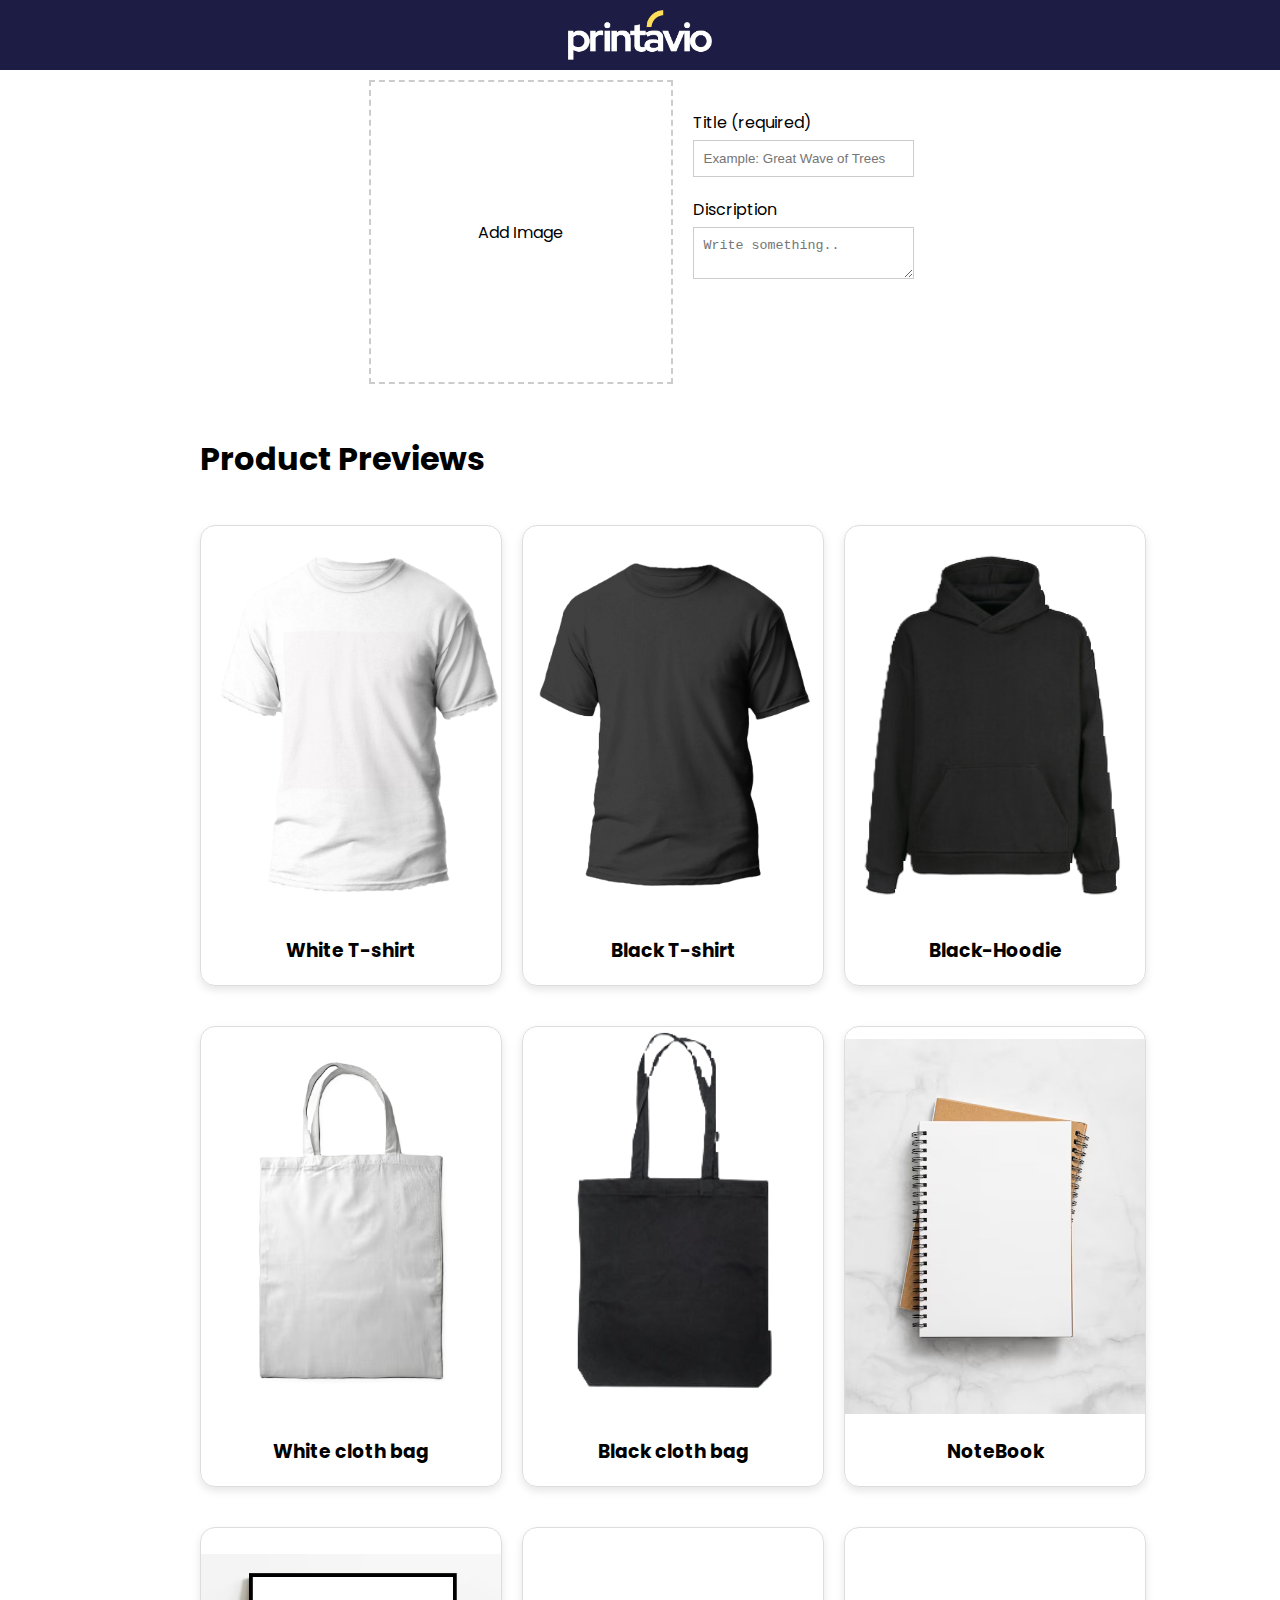
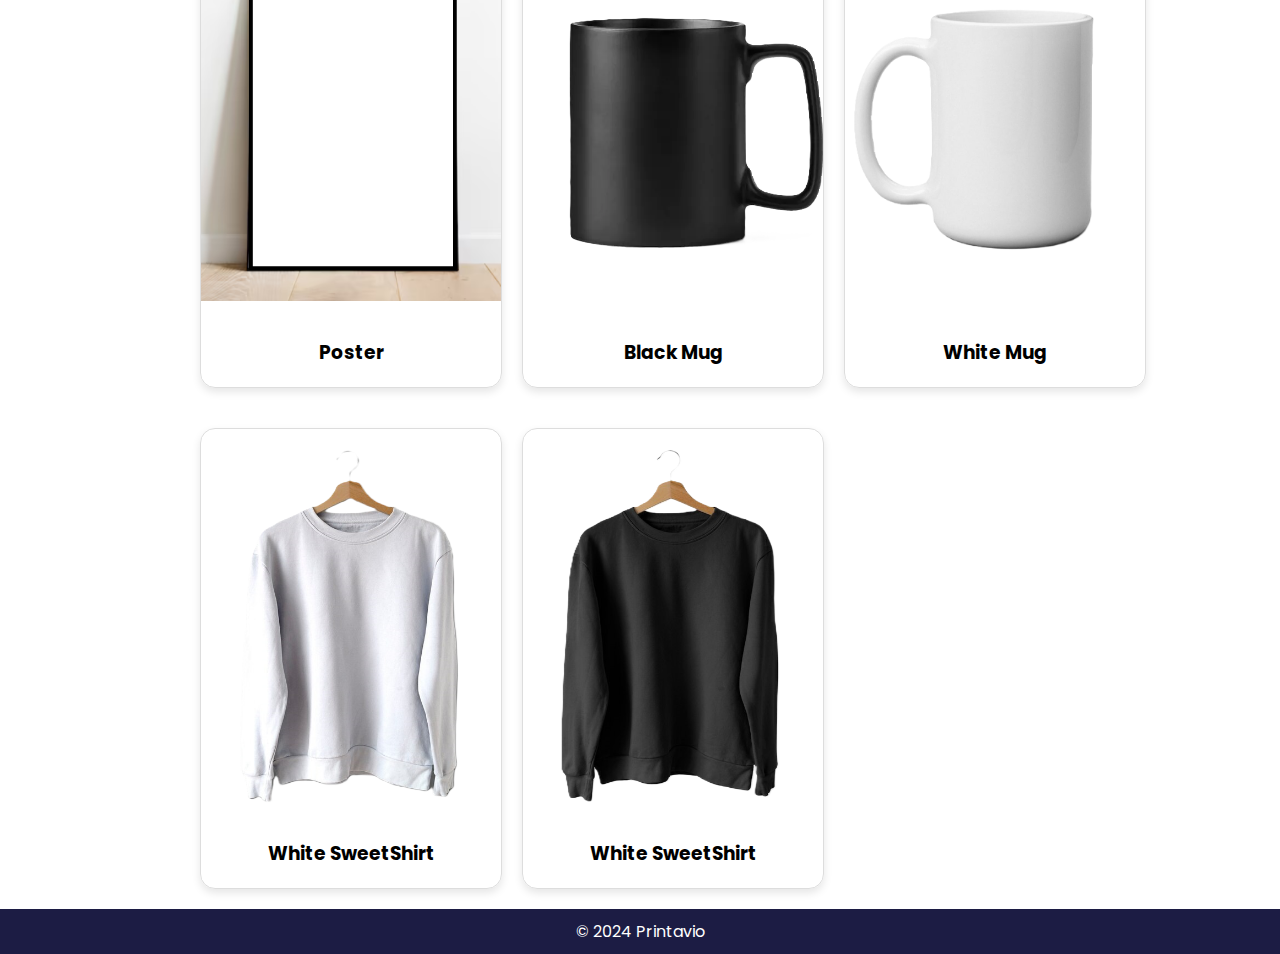
==== index.html @ 7139818f "Update index.html" ====
<!DOCTYPE html>
<html lang="en">
<head>
    <meta charset="UTF-8">
    <meta name="viewport" content="width=device-width, initial-scale=1.0">
    <title>Add Design </title>
    <link rel="stylesheet" href="styles.css">
</head>
<body>
    <header>
        <img src="img/logo.png" class="header-logo">
    </header>
<section class="content">
    <div class="infoBox">
        <div class="upload-container" onclick="document.getElementById('fileUpload').click();">
            <div class="upload-instructions">Add Image</div>
            <img id="imagePreview" src="#" alt="Image preview" />
            <input type="file" id="fileUpload" accept="image/*" onchange="previewImage();" />
        </div>
        <div class="uploadInfo">
            <label for="title">Title (required)</label>
            <input type="text" id="title" placeholder="Example: Great Wave of Trees">
            <label for="title">Discription</label>
            <textarea type="text" id="title" placeholder="Write something.." rows="2"></textarea>
        </div>
    </div>

    <h1>Product Previews</h1>
    
    <div class="product-container">
        <!-- Product 1 -->
        <div class="product">
            <div class="product-image-wrapper">
                <div class="shirt-container-white" id="shirtContainer">
                    <div class="mask">
                        <div class="image-overlay" id="imageOverlay"></div>
                    </div>
                </div>
            </div>
            <h3 class="product-title">White T-shirt</h3>
            <div class="product-action">
            </div>
        </div>

        <div class="product">
            <div class="product-image-wrapper">
                <div class="shirt-container-black" id="shirtContainer">
                    <div class="mask">
                        <div class="image-overlay" id="imageOverlay"></div>
                    </div>
                </div>
            </div>
            <h3 class="product-title">Black T-shirt</h3>
            <div class="product-action">
            </div>
        </div>

        <div class="product">
            <div class="product-image-wrapper">
                <div class="hoodie-container" id="shirtContainer">
                    <div class="mask">
                        <div class="image-overlay" id="imageOverlay"></div>
                    </div>
                </div>
            </div>
            <h3 class="product-title">Black-Hoodie</h3>
            <div class="product-action">
            </div>
        </div>

        <div class="product">
            <div class="product-image-wrapper">
                <div class="clothbag-container-white" id="shirtContainer">
                    <div class="mask">
                        <div class="image-overlay" id="imageOverlay"></div>
                    </div>
                </div>
            </div>
            <h3 class="product-title">White cloth bag</h3>
            <div class="product-action">
            </div>
        </div>

        <div class="product">
            <div class="product-image-wrapper">
                <div class="clothbag-container-black" id="shirtContainer">
                    <div class="maskB">
                        <div class="image-overlayB" id="imageOverlay"></div>
                    </div>
                </div>
            </div>
            <h3 class="product-title">Black cloth bag</h3>
            <div class="product-action">
            </div>
        </div>

        <div class="product">
            <div class="product-image-wrapper">
                <div class="notebook-container" id="shirtContainer">
                    <div class="mask">
                        <div class="image-overlay" id="imageOverlay"></div>
                    </div>
                </div>
            </div>
            <h3 class="product-title">NoteBook</h3>
            <div class="product-action">
            </div>
        </div>

        <div class="product">
            <div class="product-image-wrapper">
                <div class="poster-container" id="shirtContainer">
                    <div class="mask">
                        <div class="image-overlay" id="imageOverlay"></div>
                    </div>
                </div>
            </div>
            <h3 class="product-title">Poster</h3>
            <div class="product-action">
            </div>
        </div>

        <div class="product">
            <div class="product-image-wrapper">
                <div class="mug-container-black" id="shirtContainer">
                    <div class="mask">
                        <div class="image-overlay" id="imageOverlay"></div>
                    </div>
                </div>
            </div>
            <h3 class="product-title">Black Mug</h3>
            <div class="product-action">
            </div>
        </div>

        <div class="product">
            <div class="product-image-wrapper">
                <div class="mug-container-white" id="shirtContainer">
                    <div class="mask">
                        <div class="image-overlay" id="imageOverlay"></div>
                    </div>
                </div>
            </div>
            <h3 class="product-title">White Mug</h3>
            <div class="product-action">
            </div>
        </div>

        <div class="product">
            <div class="product-image-wrapper">
                <div class="sweetshirt-container-white" id="shirtContainer">
                    <div class="mask">
                        <div class="image-overlay" id="imageOverlay"></div>
                    </div>
                </div>
            </div>
            <h3 class="product-title">White SweetShirt</h3>
            <div class="product-action">
            </div>
        </div>

        <div class="product">
            <div class="product-image-wrapper">
                <div class="sweetshirt-container-black" id="shirtContainer">
                    <div class="mask">
                        <div class="image-overlay" id="imageOverlay"></div>
                    </div>
                </div>
            </div>
            <h3 class="product-title">White SweetShirt</h3>
            <div class="product-action">
            </div>
        </div>
    </div>
</section>
<footer>
    © 2024 Printavio
</footer>
</body>
</html>
<script src="script.js"></script>
    <script>
        function previewImage() {
            var file = document.getElementById('fileUpload').files[0];
            var reader = new FileReader();
            reader.onloadend = function() {
                document.getElementById('imagePreview').style.display = 'block';
                document.getElementById('imagePreview').src = reader.result;
                document.querySelector('.upload-instructions').style.display = 'none';
            }
            if (file) {
                reader.readAsDataURL(file);
            } else {
                document.getElementById('imagePreview').style.display = 'none';
                document.querySelector('.upload-instructions').style.display = 'block';
            }
        }
    </script>
---- styles.css ----
@import url('https://fonts.googleapis.com/css2?family=Poppins:ital,wght@0,100;0,200;0,300;0,400;0,500;0,600;0,700;0,800;0,900;1,100;1,200;1,300;1,400;1,500;1,600;1,700;1,800;1,900&display=swap');


body {
    margin: 0;
    font-family: "Poppins", sans-serif;
}
body, html {
    margin: 0;
    padding: 0;
    height: 100%; /* Full height */
    display: flex;
    flex-direction: column; /* Stack elements vertically */
}

header {
    background-color: #1c1c44;
    color: #fff;
    padding: 10px 0;
    text-align: center;
    font-size: 24px;
}

.header-logo {
    height: 50px; /* Example height, you can set your own */
    width: auto; /* Maintain aspect ratio */
    display: block; /* To center the logo if needed */
    margin-left: auto; /* With 'display: block' and 'margin-right: auto', the logo will be centered */
    margin-right: auto;
}

footer {
    background-color: #1c1c44;
    color: #fff;
    padding: 10px 0;
    text-align: center;
    position: relative;
    bottom: 0;
    width: 100%;
}
.content{
    display: flex;
    flex-direction: column;
    padding: 0 200px;
}
.infoBox{
    padding: 10px;
    display: flex;
    flex-direction: row;
    justify-content: center;
}
.uploadInfo{
    padding: 20px;
}
label {
    display: block;
    margin: 10px 0 5px;
}

input[type='text'], textarea {
    width: 100%;
    padding: 10px;
    margin-bottom: 10px;
    border: 1px solid #ccc;
}


.upload-container {
    border: dashed 2px #ccc;
    position: relative;
    width: 300px;
    height: 300px;
    display: flex;
    align-items: center;
    justify-content: center;
    margin-bottom: 20px;
}

.upload-container:hover {
    background-color: #f8f8f8;
    cursor: pointer;
}

.upload-container input[type="file"] {
    position: absolute;
    width: 100%;
    height: 100%;
    top: 0;
    left: 0;
    opacity: 0;
    cursor: pointer;
}

.upload-container img {
    max-width: 100%;
    max-height: 100%;
    display: none; /* Hide until an image is uploaded */
}

.upload-instructions {
    text-align: center;
    pointer-events: none; /* Allows click through the text */
}

.shirt-container-white{
    position: relative;
    width: 300px;
    height: 400px;
    background: url('img/shirt\(white\).png') no-repeat center center; /* Replace 'shirt.png' with the path to your shirt image */
    background-size: contain;
    display: flex;
    justify-content: center;
    align-items: center;
}
.shirt-container-black{
    position: relative;
    width: 300px;
    height: 400px;
    background: url('img/shirt\(black\).png') no-repeat center center; /* Replace 'shirt.png' with the path to your shirt image */
    background-size: contain;
    display: flex;
    justify-content: center;
    align-items: center;
}
.hoodie-container{
    position: relative;
    width: 300px;
    height: 400px;
    background: url('img/blackhoodie.png') no-repeat center center; /* Replace 'shirt.png' with the path to your shirt image */
    background-size: contain;
    display: flex;
    justify-content: center;
    align-items: center;
}
.clothbag-container-white{
    position: relative;
    width: 300px;
    height: 400px;
    background: url('img/clothbag\(white\).png') no-repeat center center; /* Replace 'shirt.png' with the path to your shirt image */
    background-size: contain;
    display: flex;
    justify-content: center;
    align-items: center;
}
.clothbag-container-black{
    position: relative;
    width: 300px;
    height: 400px;
    background: url('img/clothbag\(black\).png') no-repeat center center; /* Replace 'shirt.png' with the path to your shirt image */
    background-size: contain;
    display: flex;
    justify-content: center;
    align-items: center;
}
.notebook-container{
    position: relative;
    width: 300px;
    height: 400px;
    background: url('img/notebook.jpg') no-repeat center center; /* Replace 'shirt.png' with the path to your shirt image */
    background-size: contain;
    display: flex;
    justify-content: center;
    align-items: center;
}
.poster-container{
    position: relative;
    width: 300px;
    height: 400px;
    background: url('img/poster.png') no-repeat center center; /* Replace 'shirt.png' with the path to your shirt image */
    background-size: contain;
    display: flex;
    justify-content: center;
    align-items: center;
}
.mug-container-black{
    position: relative;
    width: 300px;
    height: 400px;
    background: url('img/black\(mug\).png') no-repeat center center; /* Replace 'shirt.png' with the path to your shirt image */
    background-size: contain;
    display: flex;
    justify-content: center;
    align-items: center;
}
.mug-container-white{
    position: relative;
    width: 300px;
    height: 400px;
    background: url('img/white\(mug\).png') no-repeat center center; /* Replace 'shirt.png' with the path to your shirt image */
    background-size: contain;
    display: flex;
    justify-content: center;
    align-items: center;
}
.sweetshirt-container-white{
    position: relative;
    width: 300px;
    height: 400px;
    background: url('img//sweetshirt\(white\).png') no-repeat center center; /* Replace 'shirt.png' with the path to your shirt image */
    background-size: contain;
    display: flex;
    justify-content: center;
    align-items: center;
}
.sweetshirt-container-black{
    position: relative;
    width: 300px;
    height: 400px;
    background: url('img/sweetshirt\(black\).png') no-repeat center center; /* Replace 'shirt.png' with the path to your shirt image */
    background-size: contain;
    display: flex;
    justify-content: center;
    align-items: center;
}
.mask {
    position: absolute;
    width: 100px; /* Width of the visible area */
    height: 100px; /* Height of the visible area */
    overflow: hidden;
}
.maskB {
    position: absolute;
    width: 100px; /* Width of the visible area */
    height: 100px; /* Height of the visible area */
    overflow: hidden;
    top: 175px;
}

.image-overlay {
    width: 100%; /* Width of the overlay */
    height: 100%; /* Height of the overlay */
    position: absolute;
    background-size: contain; /* Use 'cover' to fill the area */
    background-repeat: no-repeat;
    background-position: center;
}
.image-overlayB {
    width: 100%; /* Width of the overlay */
    height: 100%; /* Height of the overlay */
    position: absolute;
    background-size: contain; /* Use 'cover' to fill the area */
    background-repeat: no-repeat;
    background-position: center;
}

.product-container {
    display: grid;
    grid-template-columns: repeat(3, 1fr); /* Three columns */
    gap: 20px; /* Space between items */
    margin-top: 20px;
    flex: 1;
}

.product {
    border: 1px solid #ddd;
    box-shadow: 0 4px 8px rgba(0, 0, 0, 0.1); /* Box shadow */
    text-align: center;
    margin-bottom: 20px; /* Margin at the bottom */
    transition: box-shadow 0.3s ease-in-out;
    border-radius: 15px;
}
.product:hover {
    box-shadow: 0 6px 12px rgba(0, 0, 0, 0.15); /* Slightly larger shadow for hover effect */
}
.product-image-wrapper{
    display: flex;
    justify-content: center;
}
.product img {
    width: 100%;
    display: block;
    max-height: 200px;
    object-fit: contain;
}

.product-title {
    margin: 10px 0;
}

.product-action {
    display: flex;
    justify-content: center;
    padding: 0 10px 10px;
}

 .disabled {
    border: none;
    padding: 5px 10px;
    cursor: pointer;
}

.product-action button {
    width: 100px;
    border-radius: 20px;
    background-color: #fff;
    border: 2px solid #1c1c44;
    color: #1c1c44;
    text-align: center;
    text-decoration: none;
    cursor: pointer;
    font-size: 16px;
    transition: background-color 0.3s, color 0.3s;
    padding-top: 0px;
  }
  .product-action button:hover {
    background-color: #1c1c44;
    color: #fff;
  }

  .edit-controls {
    position: fixed;
    bottom: 0;
    left: 0;
    background: white;
    border: 1px solid #ddd;
    padding: 10px;
    /* ... */
}

/* Style to show the draggable feature */
.draggable {
    cursor: move;
}
.disabled {
    background-color: #ddd;
}

.new-tag {
    position: absolute;
    background-color: #ff0;
    padding: 2px 5px;
    font-size: 0.8em;
    top: 5px;
    right: 5px;
}

.product[data-new="true"] .product-image-wrapper {
    position: relative;
}

.product[data-new="true"] .new-tag {
    display: block;
}

.new-tag {
    display: none;
}

/* Media query for smaller screens */
@media (max-width: 980px) {
    .product-container {
        grid-template-columns: 1fr; /* Two columns */
    }
    .content{
        padding: 20px;
    }
}

@media (max-width: 640px) {
    .product-container {
        grid-template-columns: 1fr; /* One column */
    }
    .content{
        padding: 20px;
    }
}
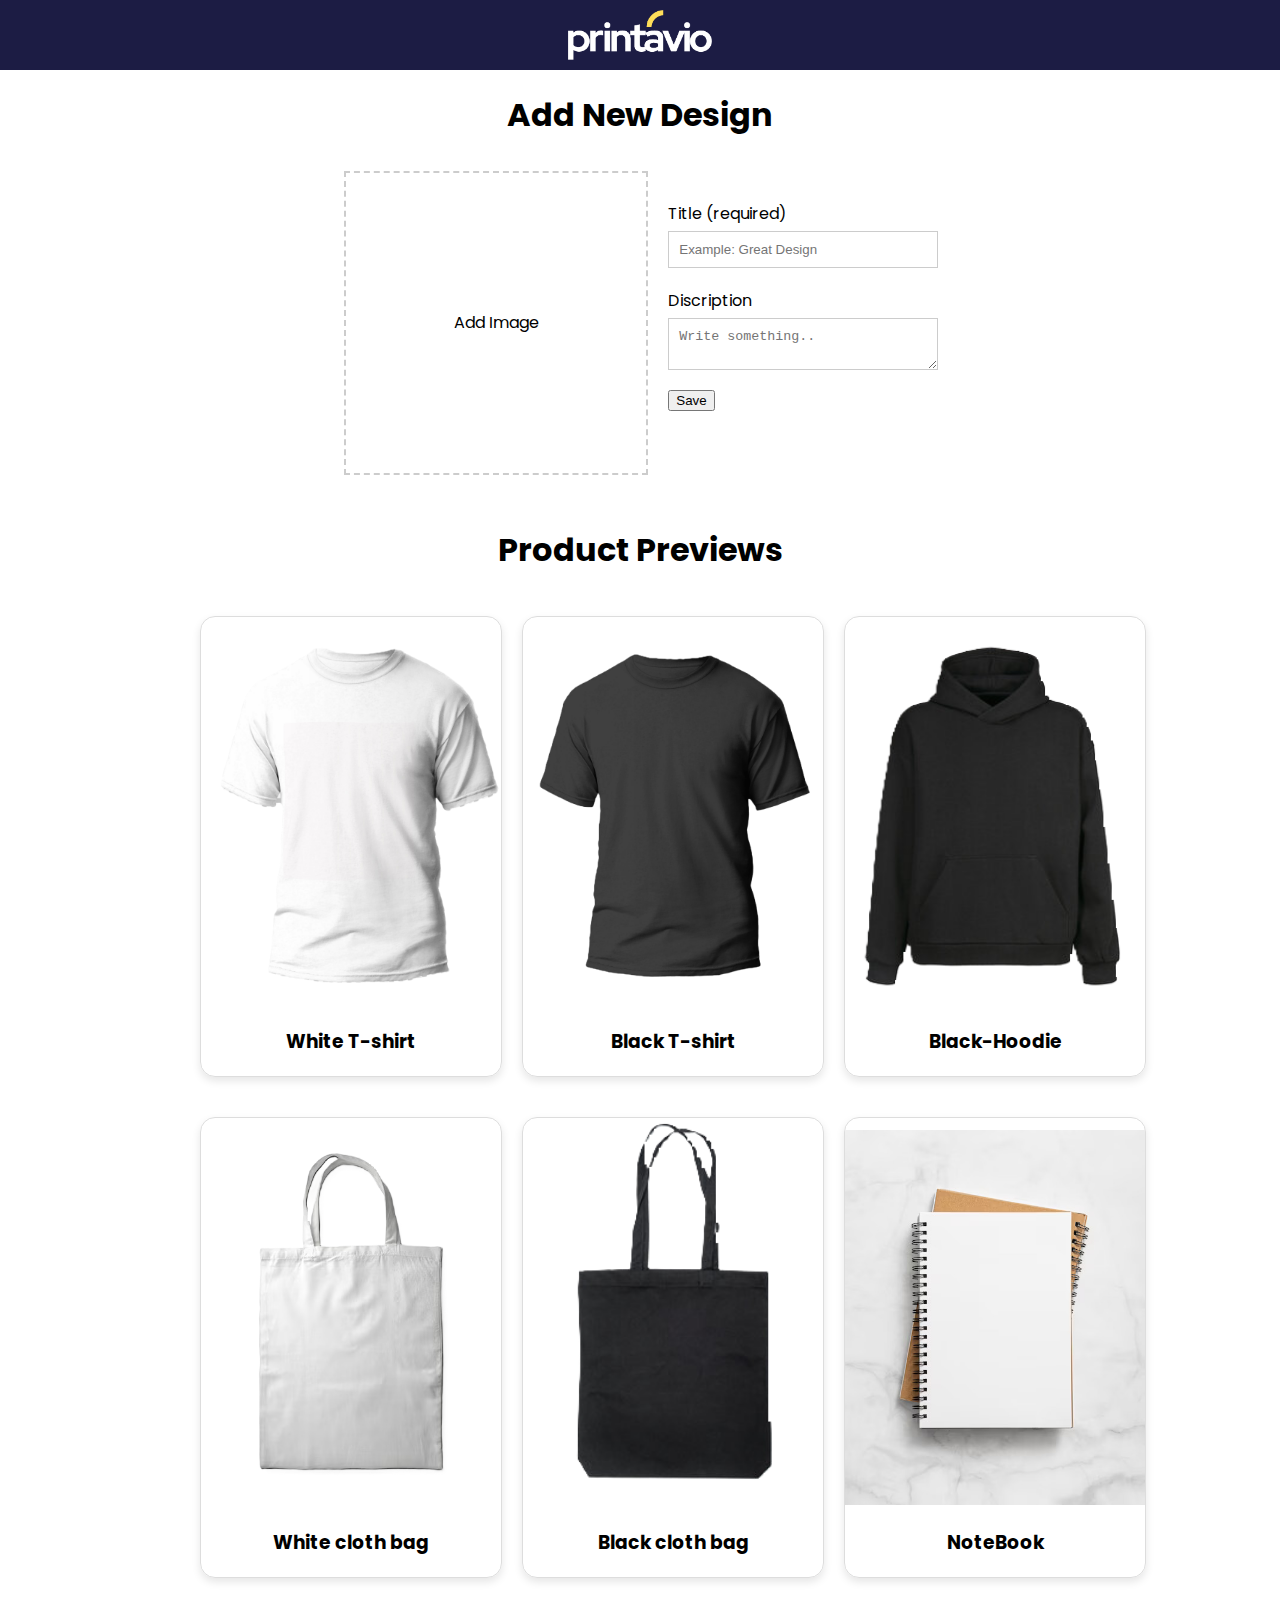
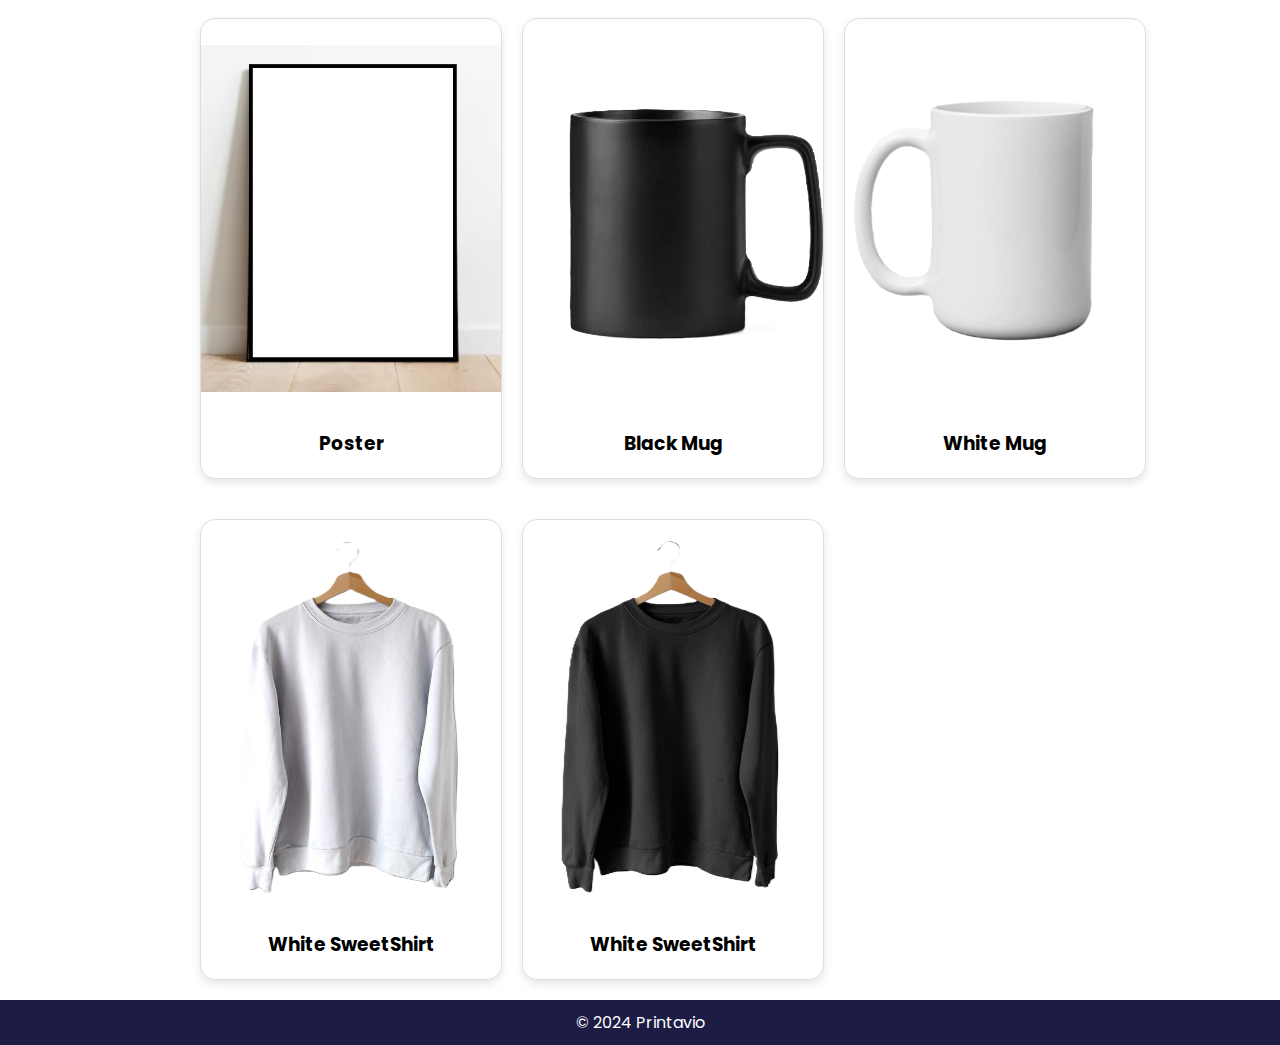
==== commit 7c85bde4: "Add files via upload" ====
--- a/index.html
+++ b/index.html
@@ -11,6 +11,7 @@
         <img src="img/logo.png" class="header-logo">
     </header>
 <section class="content">
+    <h1 style="text-align: center;">Add New Design</h1>
     <div class="infoBox">
         <div class="upload-container" onclick="document.getElementById('fileUpload').click();">
             <div class="upload-instructions">Add Image</div>
@@ -19,13 +20,14 @@
         </div>
         <div class="uploadInfo">
             <label for="title">Title (required)</label>
-            <input type="text" id="title" placeholder="Example: Great Wave of Trees">
+            <input type="text" id="title" placeholder="Example: Great Design">
             <label for="title">Discription</label>
             <textarea type="text" id="title" placeholder="Write something.." rows="2"></textarea>
+            <button>Save</button>
         </div>
     </div>
 
-    <h1>Product Previews</h1>
+    <h1 style="text-align: center;">Product Previews</h1>
     
     <div class="product-container">
         <!-- Product 1 -->
@@ -176,23 +178,6 @@
 <footer>
     © 2024 Printavio
 </footer>
+<script src="script.js"></script>
 </body>
 </html>
-<script src="script.js"></script>
-    <script>
-        function previewImage() {
-            var file = document.getElementById('fileUpload').files[0];
-            var reader = new FileReader();
-            reader.onloadend = function() {
-                document.getElementById('imagePreview').style.display = 'block';
-                document.getElementById('imagePreview').src = reader.result;
-                document.querySelector('.upload-instructions').style.display = 'none';
-            }
-            if (file) {
-                reader.readAsDataURL(file);
-            } else {
-                document.getElementById('imagePreview').style.display = 'none';
-                document.querySelector('.upload-instructions').style.display = 'block';
-            }
-        }
-    </script>
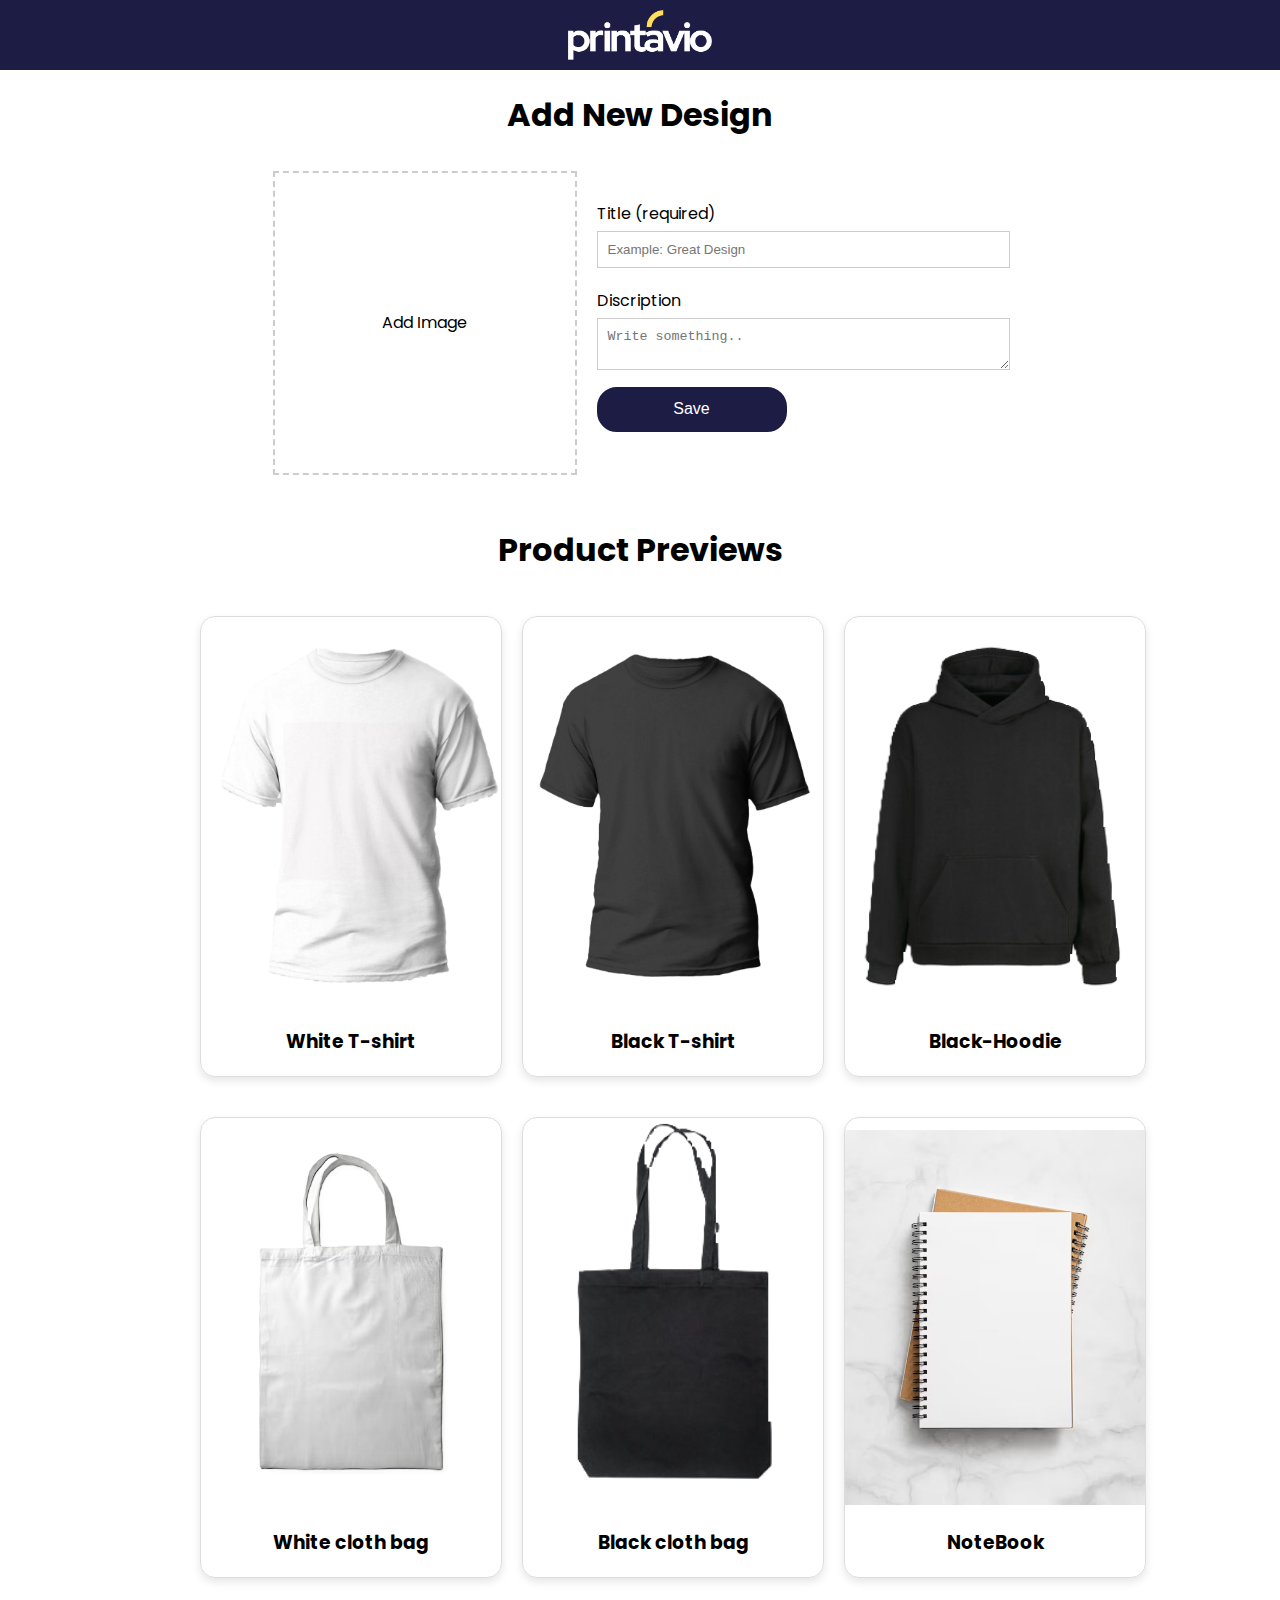
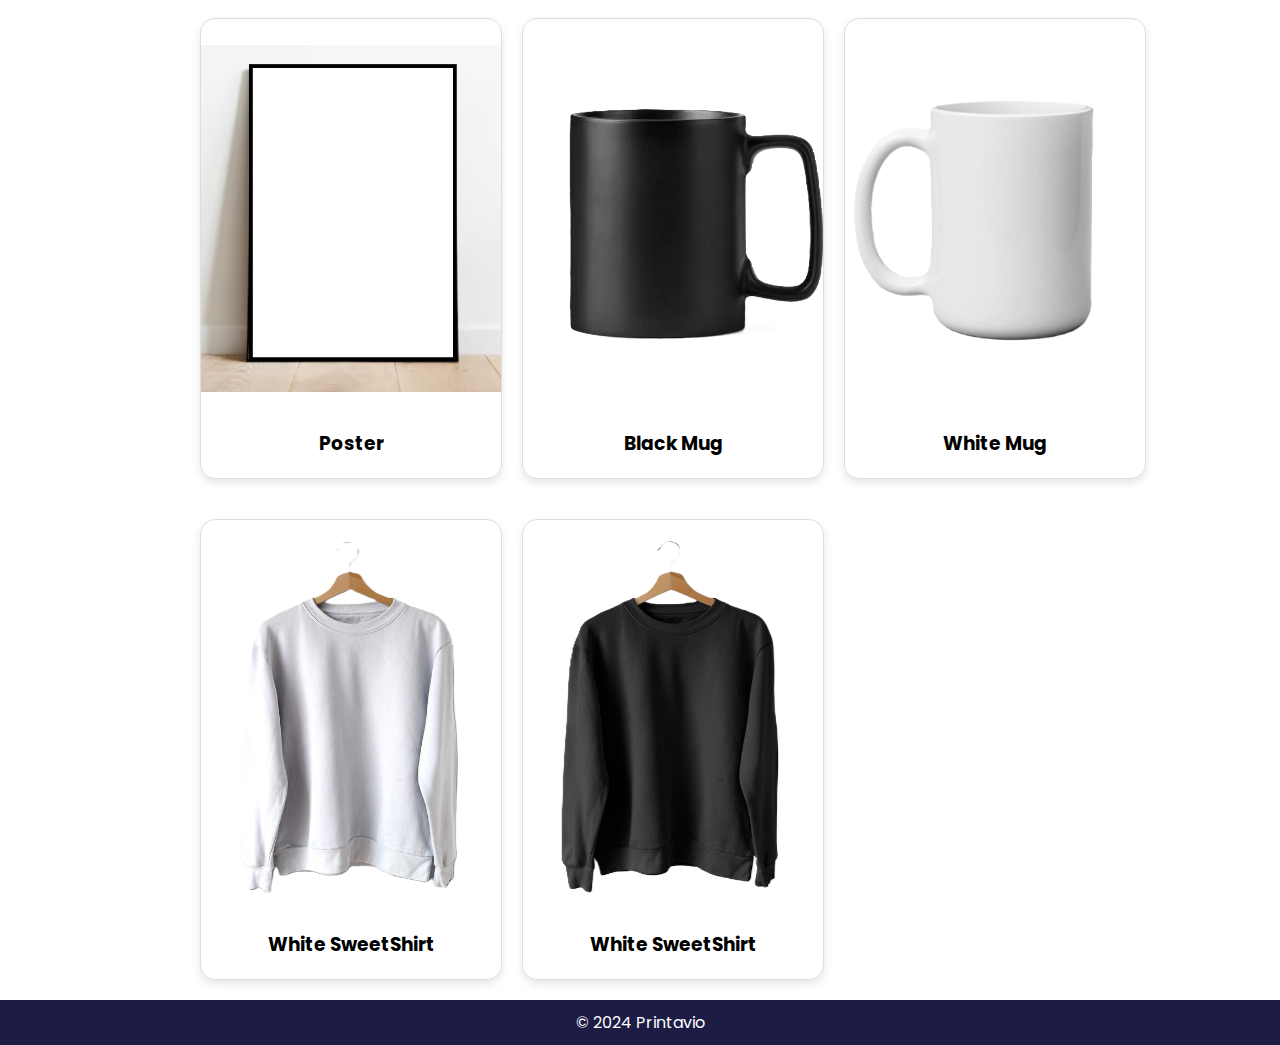
==== commit 4cb262f2: "Update index.html" ====
--- a/index.html
+++ b/index.html
@@ -23,7 +23,7 @@
             <input type="text" id="title" placeholder="Example: Great Design">
             <label for="title">Discription</label>
             <textarea type="text" id="title" placeholder="Write something.." rows="2"></textarea>
-            <button>Save</button>
+            <button class="save">Save</button>
         </div>
     </div>
 
@@ -178,6 +178,23 @@
 <footer>
     © 2024 Printavio
 </footer>
-<script src="script.js"></script>
 </body>
 </html>
+<script src="script.js"></script>
+<script>
+    function previewImage() {
+    var file = document.getElementById('fileUpload').files[0];
+    var reader = new FileReader();
+    reader.onloadend = function() {
+        document.getElementById('imagePreview').style.display = 'block';
+        document.getElementById('imagePreview').src = reader.result;
+        document.querySelector('.upload-instructions').style.display = 'none';
+    }
+    if (file) {
+        reader.readAsDataURL(file);
+    } else {
+        document.getElementById('imagePreview').style.display = 'none';
+        document.querySelector('.upload-instructions').style.display = 'block';
+    }
+}
+</script>
--- a/styles.css
+++ b/styles.css
@@ -289,22 +289,24 @@
     cursor: pointer;
 }
 
-.product-action button {
+ button {
     width: 100px;
     border-radius: 20px;
-    background-color: #fff;
+    background-color: #1c1c44;
     border: 2px solid #1c1c44;
-    color: #1c1c44;
+    color: #fff;
     text-align: center;
     text-decoration: none;
     cursor: pointer;
     font-size: 16px;
     transition: background-color 0.3s, color 0.3s;
     padding-top: 0px;
+    width: 190px;
+    height: 45px;
   }
-  .product-action button:hover {
-    background-color: #1c1c44;
-    color: #fff;
+ button:hover {
+    background-color: #fff;
+    color: #1c1c44;
   }
 
   .edit-controls {
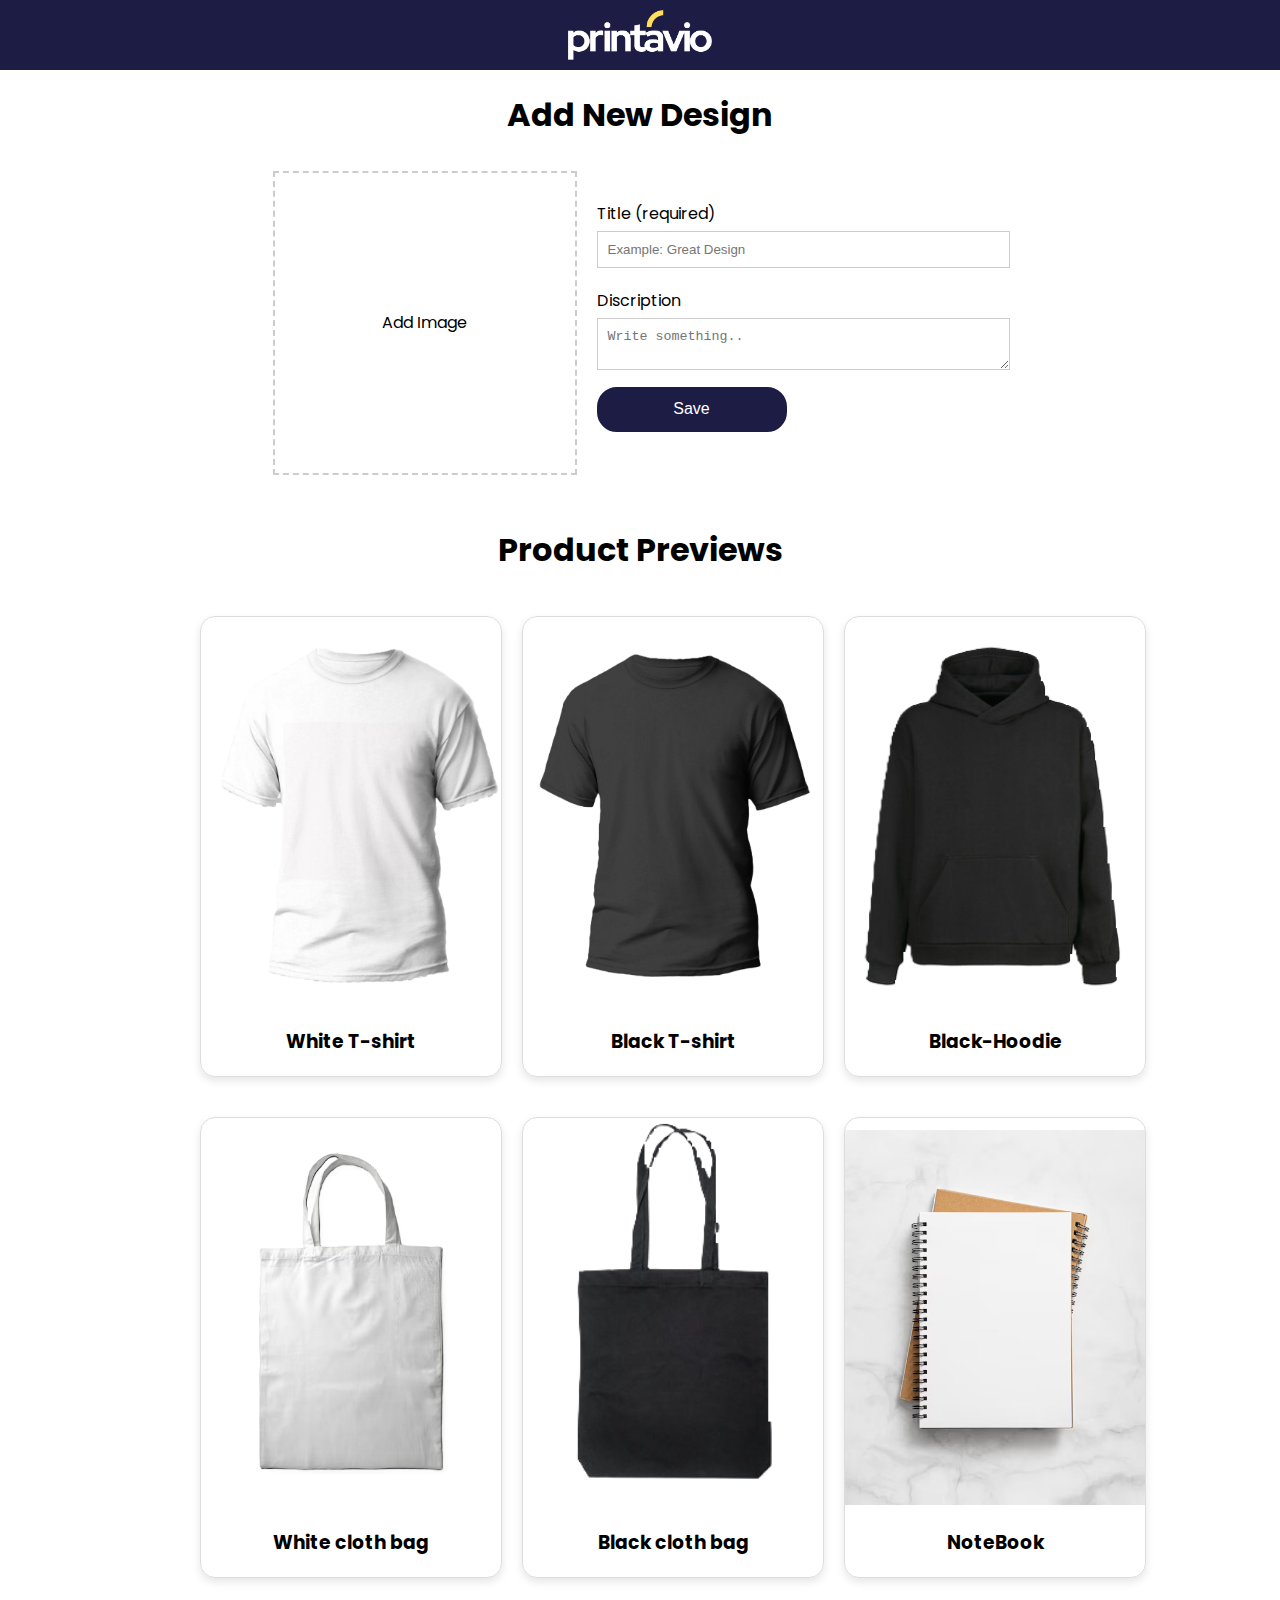
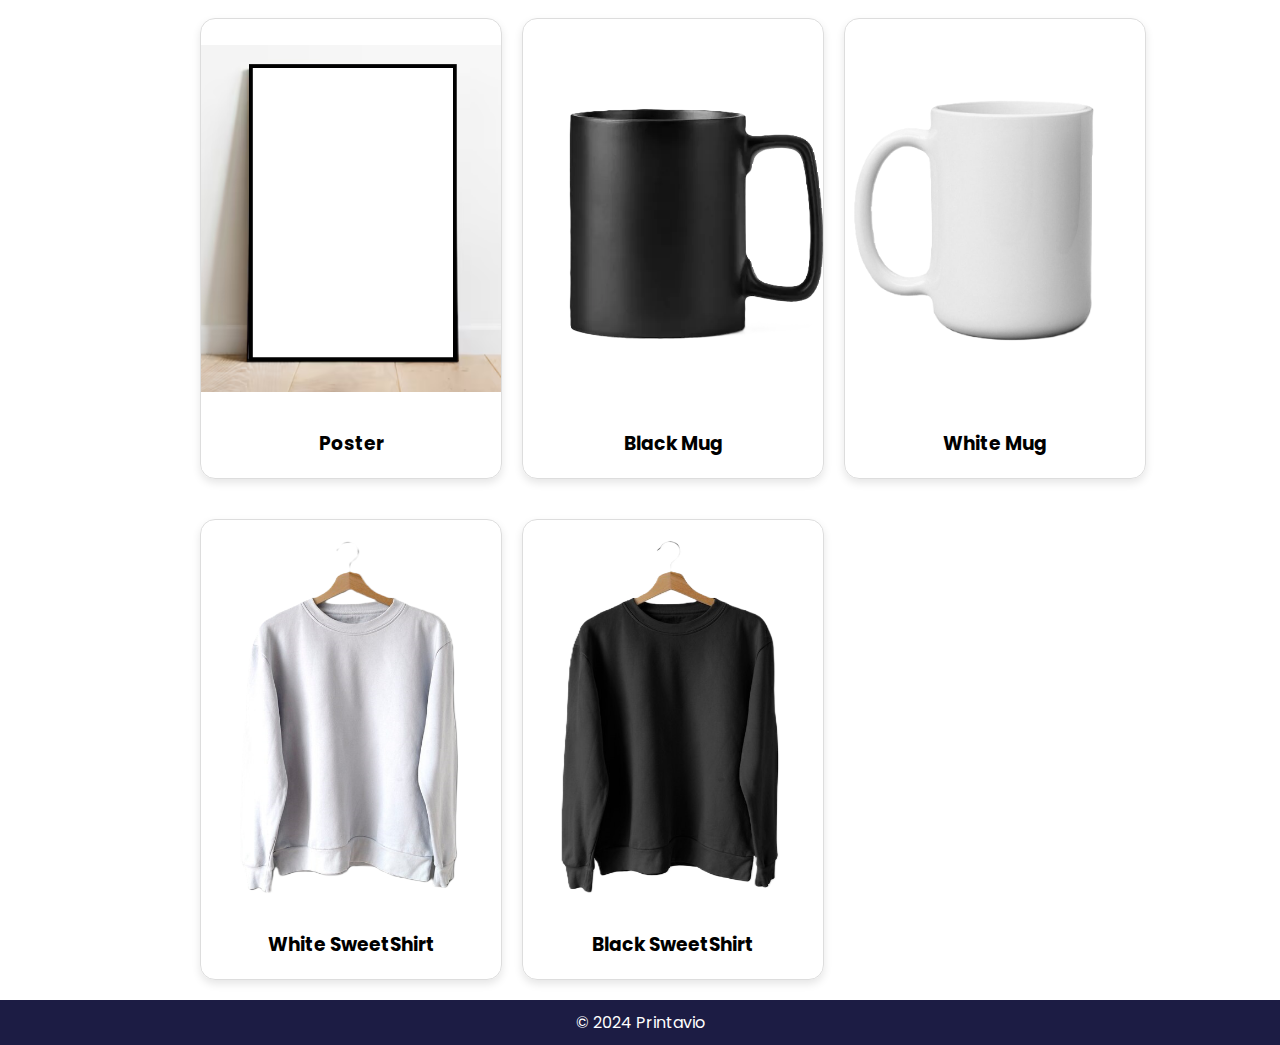
==== commit c6c7195e: "Update index.html" ====
--- a/index.html
+++ b/index.html
@@ -169,7 +169,7 @@
                     </div>
                 </div>
             </div>
-            <h3 class="product-title">White SweetShirt</h3>
+            <h3 class="product-title">Black SweetShirt</h3>
             <div class="product-action">
             </div>
         </div>
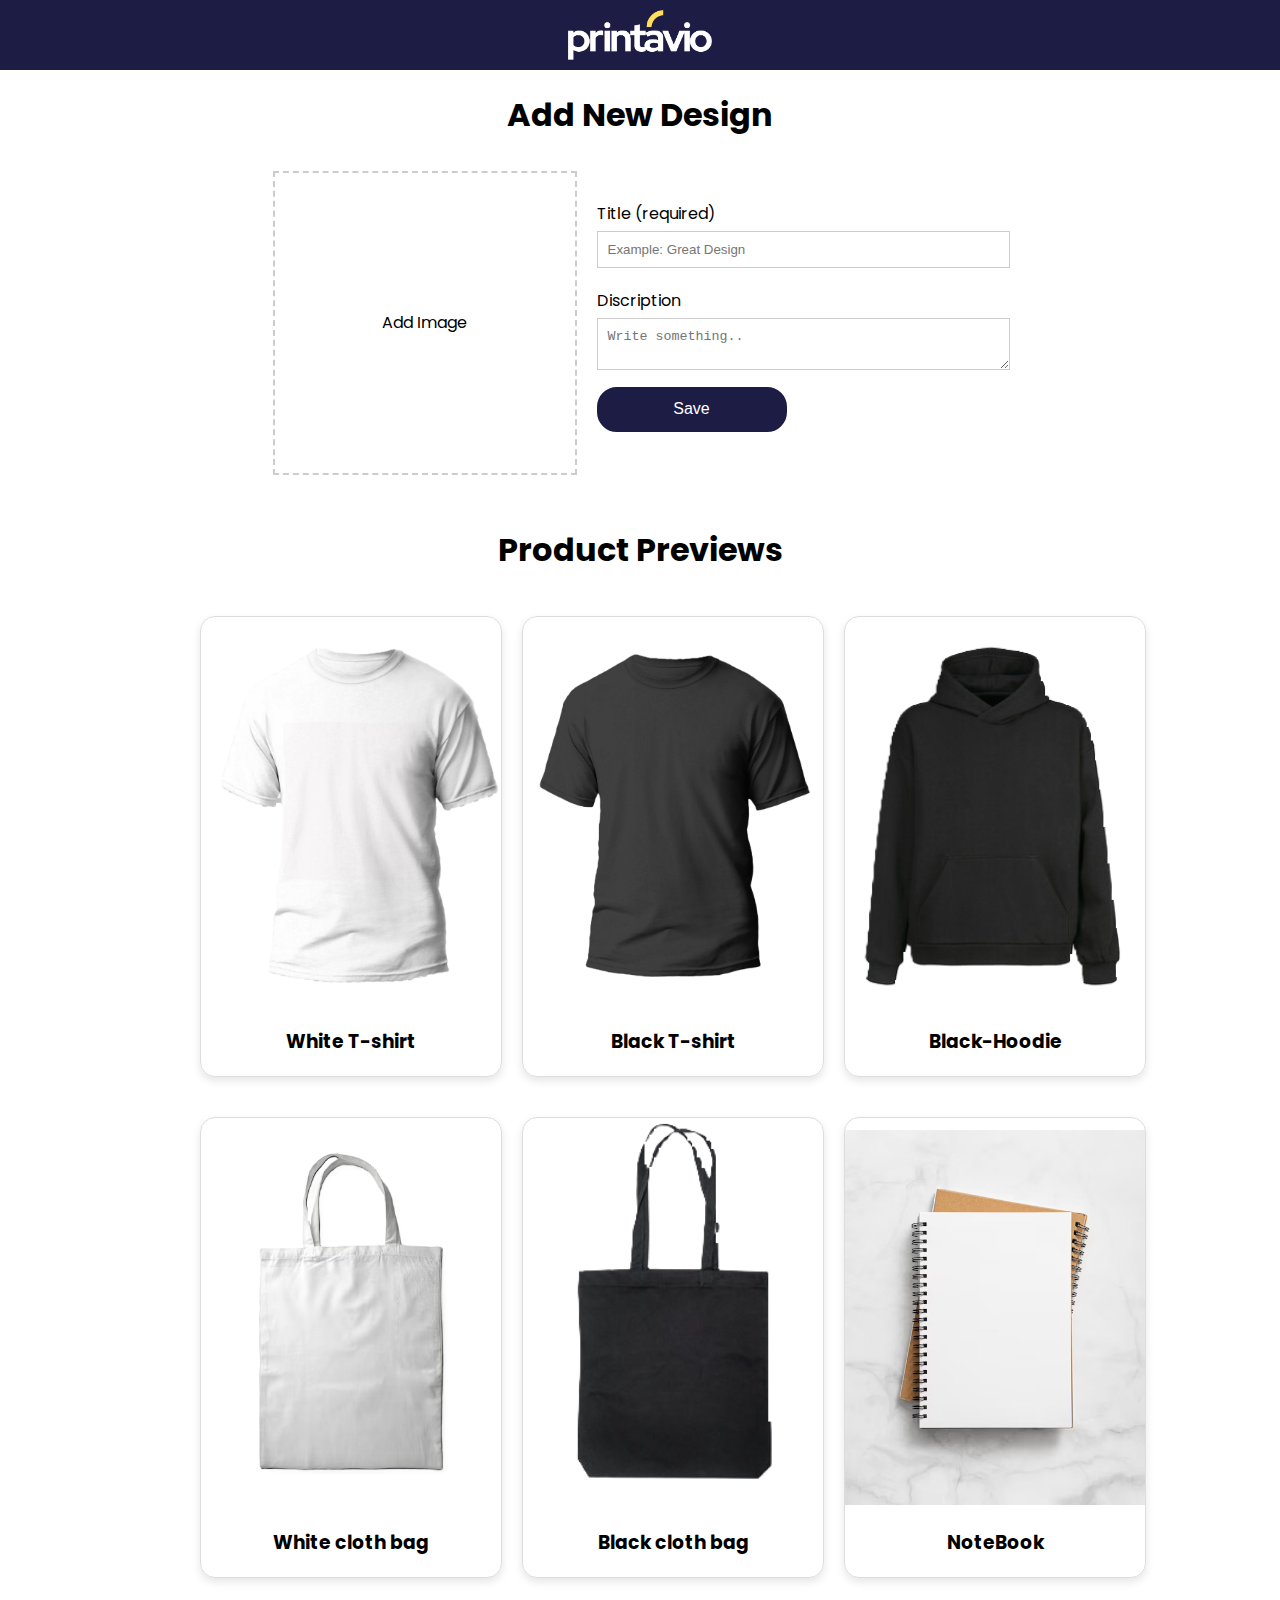
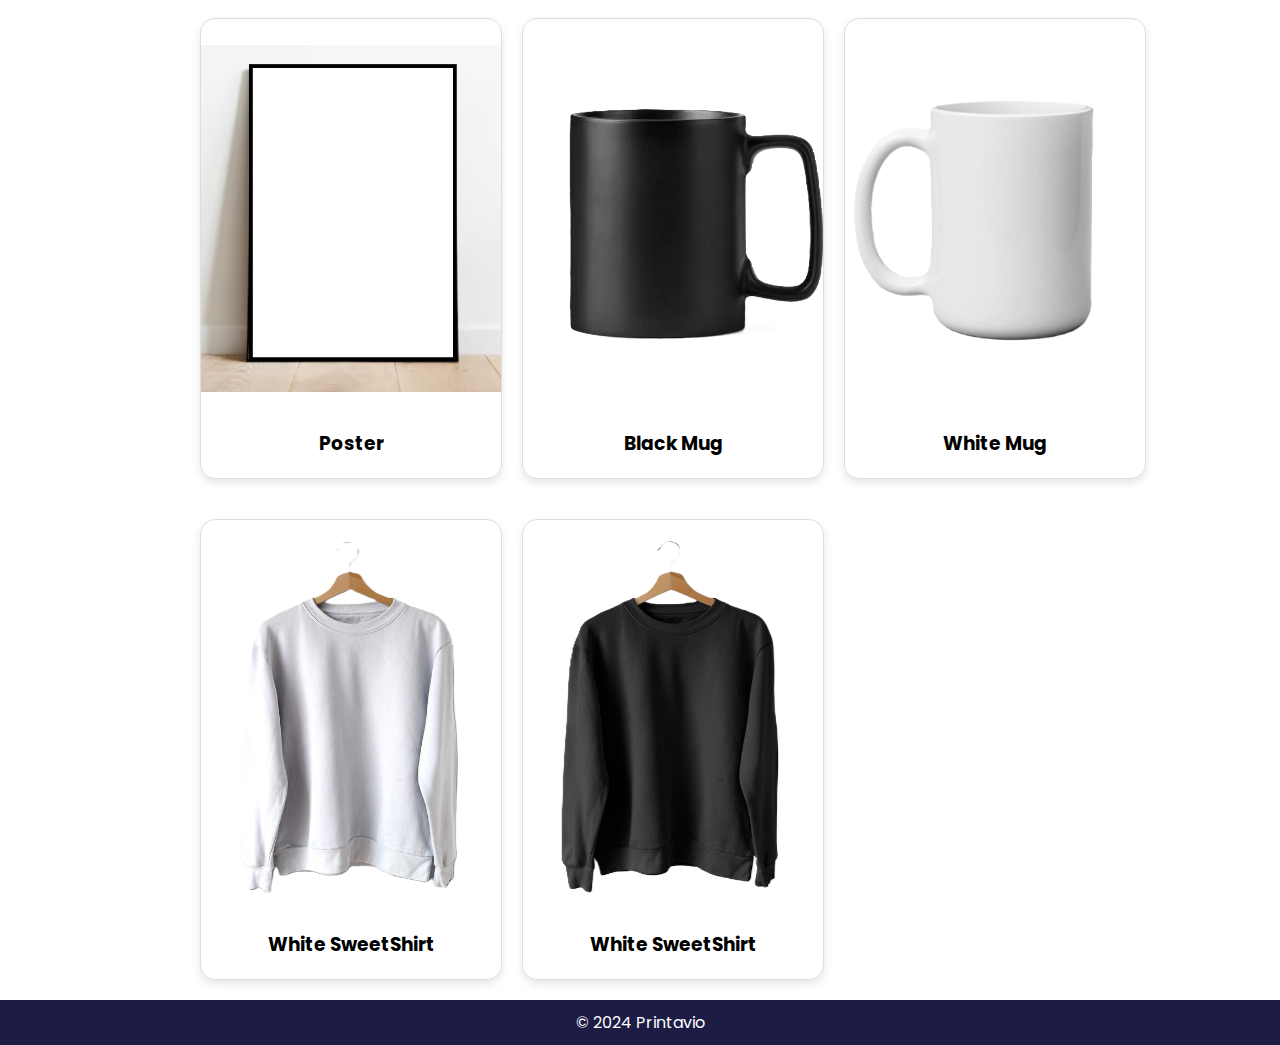
==== commit 40e17de6: "Update index.html" ====
--- a/index.html
+++ b/index.html
@@ -23,7 +23,7 @@
             <input type="text" id="title" placeholder="Example: Great Design">
             <label for="title">Discription</label>
             <textarea type="text" id="title" placeholder="Write something.." rows="2"></textarea>
-            <button class="save">Save</button>
+            <button>Save</button>
         </div>
     </div>
 
@@ -125,8 +125,8 @@
         <div class="product">
             <div class="product-image-wrapper">
                 <div class="mug-container-black" id="shirtContainer">
-                    <div class="mask">
-                        <div class="image-overlay" id="imageOverlay"></div>
+                    <div class="maskBM">
+                        <div class="image-overlayBM" id="imageOverlay"></div>
                     </div>
                 </div>
             </div>
@@ -138,7 +138,7 @@
         <div class="product">
             <div class="product-image-wrapper">
                 <div class="mug-container-white" id="shirtContainer">
-                    <div class="mask">
+                    <div class="maskWM">
                         <div class="image-overlay" id="imageOverlay"></div>
                     </div>
                 </div>
@@ -169,7 +169,7 @@
                     </div>
                 </div>
             </div>
-            <h3 class="product-title">Black SweetShirt</h3>
+            <h3 class="product-title">White SweetShirt</h3>
             <div class="product-action">
             </div>
         </div>
@@ -178,8 +178,6 @@
 <footer>
     © 2024 Printavio
 </footer>
-</body>
-</html>
 <script src="script.js"></script>
 <script>
     function previewImage() {
@@ -198,3 +196,5 @@
     }
 }
 </script>
+</body>
+</html>
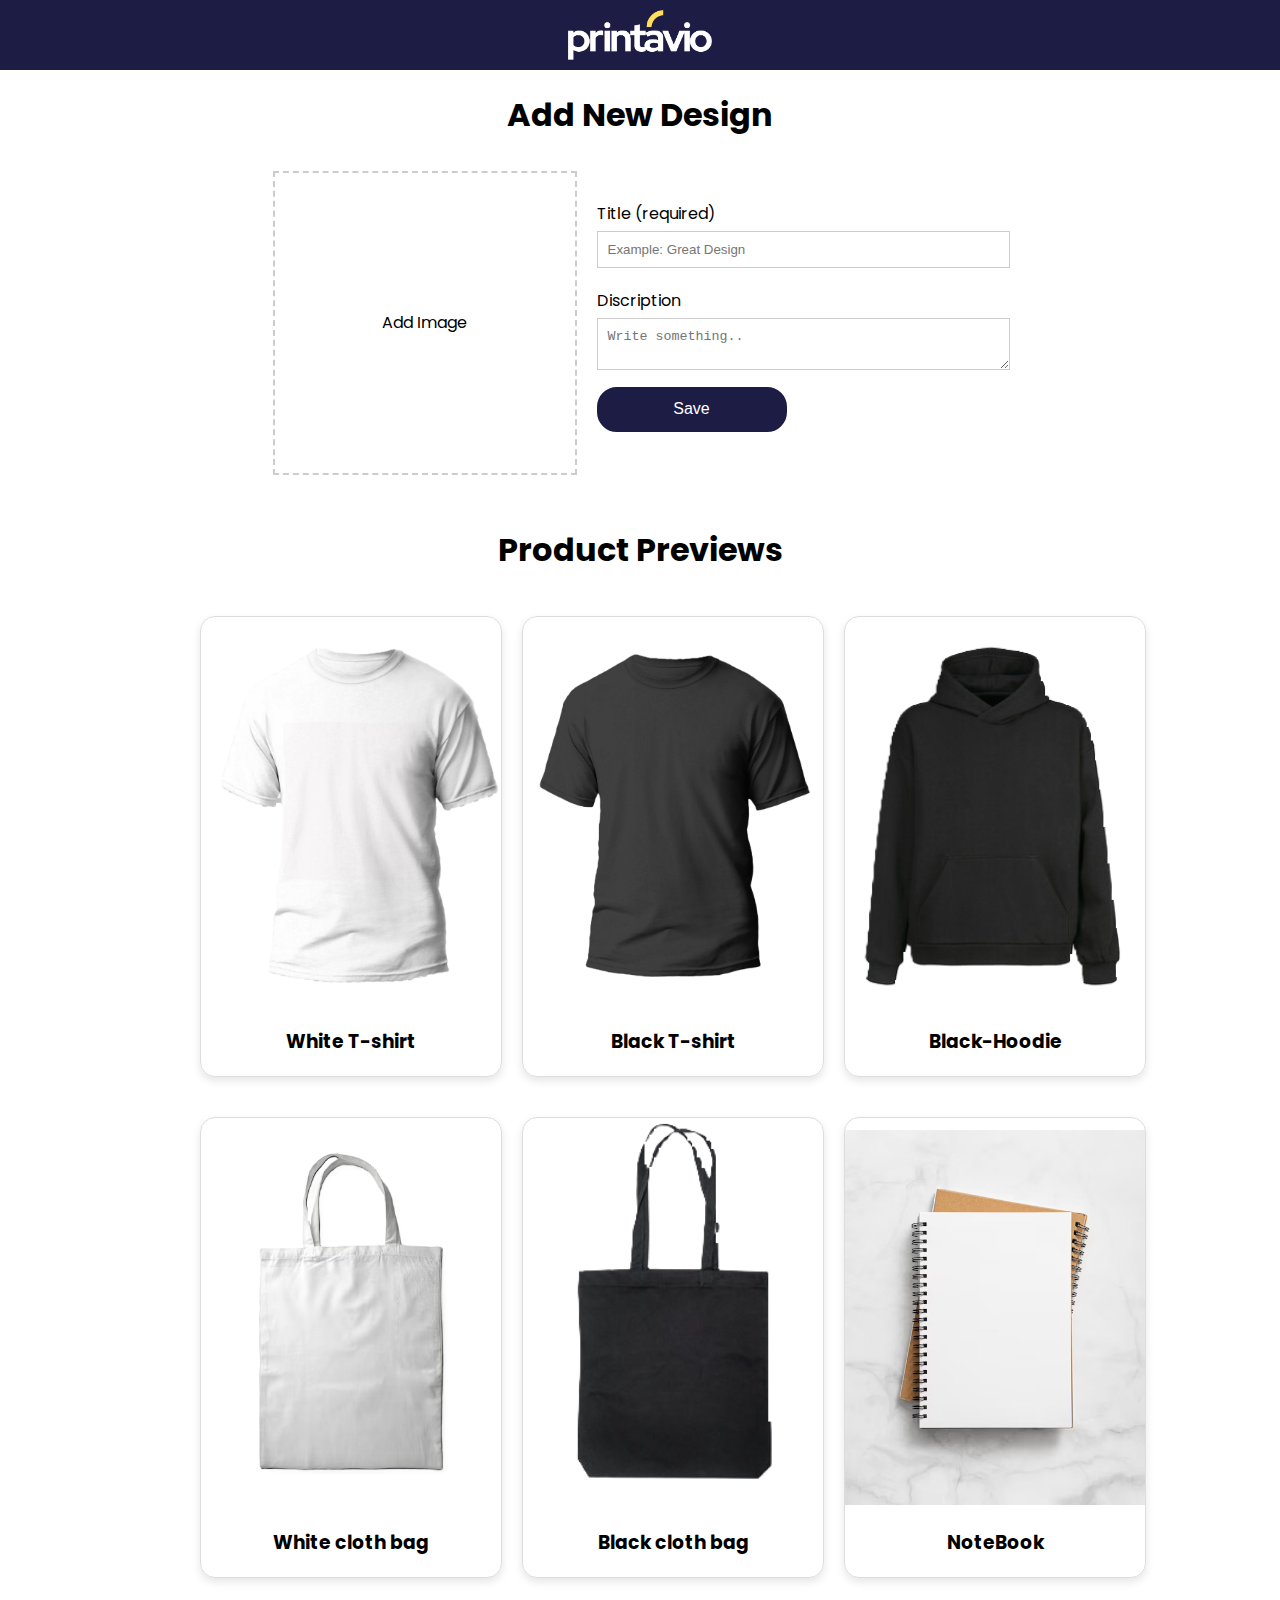
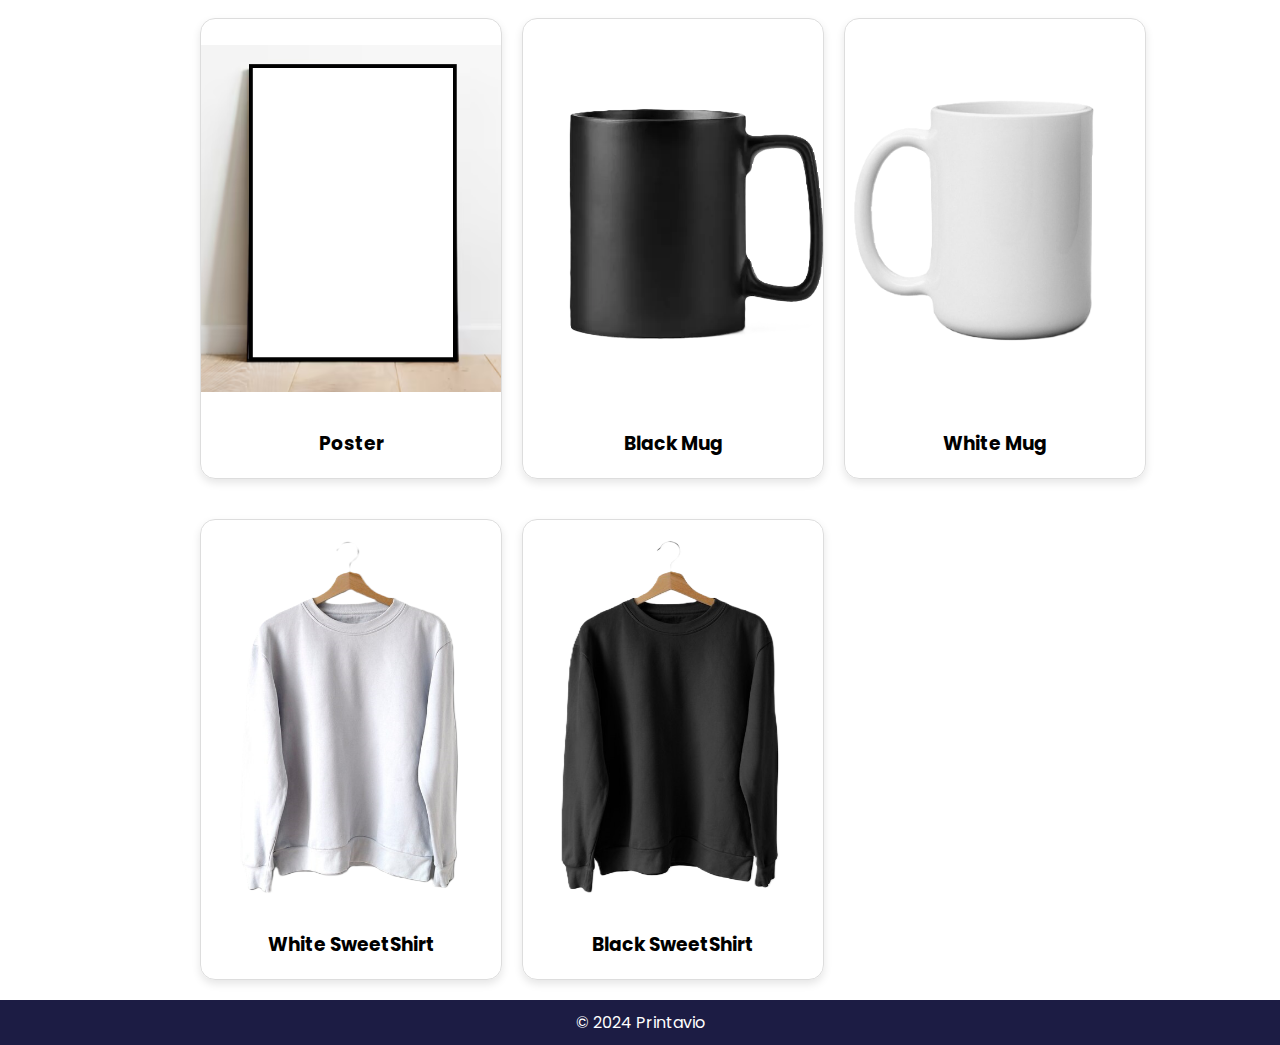
==== commit 5d42858c: "Update index.html" ====
--- a/index.html
+++ b/index.html
@@ -125,8 +125,8 @@
         <div class="product">
             <div class="product-image-wrapper">
                 <div class="mug-container-black" id="shirtContainer">
-                    <div class="maskBM">
-                        <div class="image-overlayBM" id="imageOverlay"></div>
+                    <div class="mask">
+                        <div class="image-overlay" id="imageOverlay"></div>
                     </div>
                 </div>
             </div>
@@ -138,7 +138,7 @@
         <div class="product">
             <div class="product-image-wrapper">
                 <div class="mug-container-white" id="shirtContainer">
-                    <div class="maskWM">
+                    <div class="mask">
                         <div class="image-overlay" id="imageOverlay"></div>
                     </div>
                 </div>
@@ -169,7 +169,7 @@
                     </div>
                 </div>
             </div>
-            <h3 class="product-title">White SweetShirt</h3>
+            <h3 class="product-title">Black SweetShirt</h3>
             <div class="product-action">
             </div>
         </div>
@@ -179,22 +179,5 @@
     © 2024 Printavio
 </footer>
 <script src="script.js"></script>
-<script>
-    function previewImage() {
-    var file = document.getElementById('fileUpload').files[0];
-    var reader = new FileReader();
-    reader.onloadend = function() {
-        document.getElementById('imagePreview').style.display = 'block';
-        document.getElementById('imagePreview').src = reader.result;
-        document.querySelector('.upload-instructions').style.display = 'none';
-    }
-    if (file) {
-        reader.readAsDataURL(file);
-    } else {
-        document.getElementById('imagePreview').style.display = 'none';
-        document.querySelector('.upload-instructions').style.display = 'block';
-    }
-}
-</script>
 </body>
 </html>
